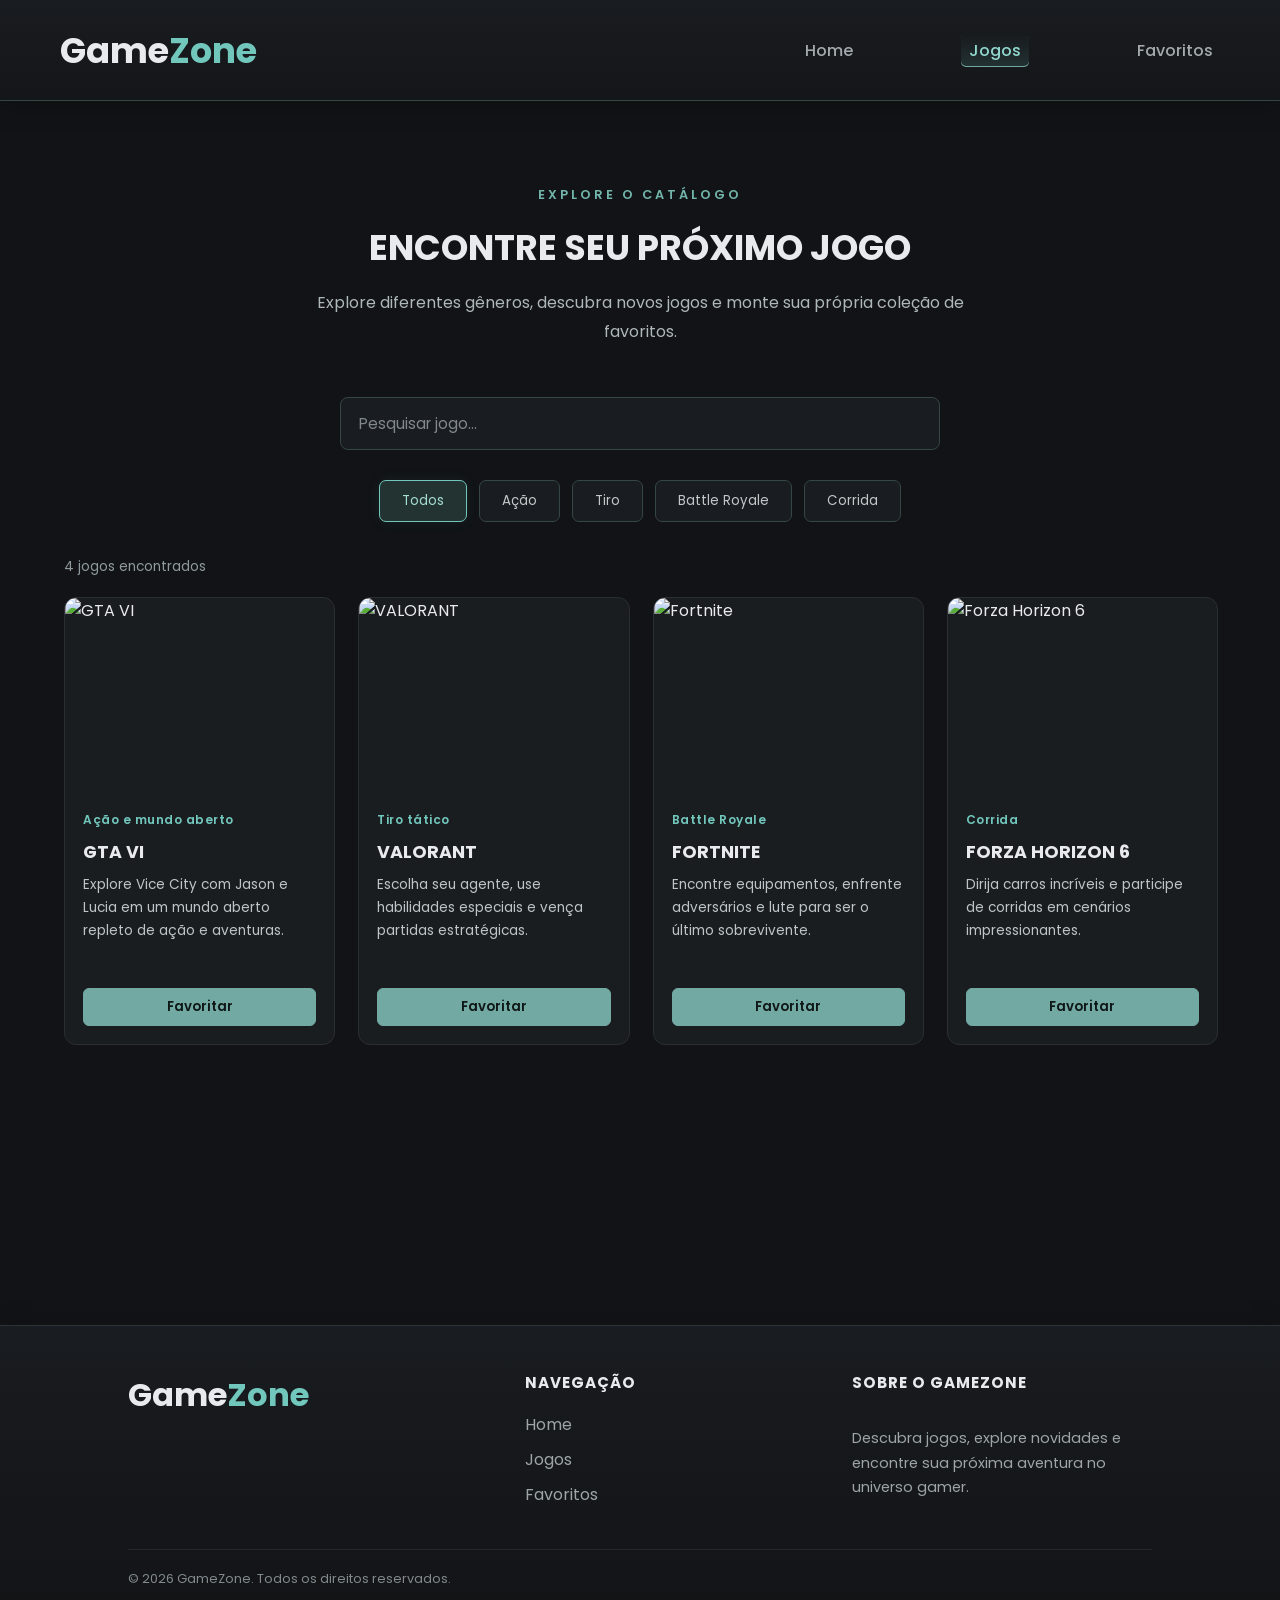
==== pages/jogos.html @ 66c5eb67 "Pagina de Jogos Atualizada" ====
<!DOCTYPE html>
<html lang="pt-BR">
<head>
    <meta charset="UTF-8">
    <meta name="viewport" content="width=device-width, initial-scale=1.0">

    <title>Jogos | GameZone</title>

    <link rel="stylesheet" href="../CSS/style.css">
    <link rel="stylesheet" href="../CSS/jogos.css">

    <link rel="preconnect" href="https://fonts.googleapis.com">
    <link rel="preconnect" href="https://fonts.gstatic.com" crossorigin>
    <link href="https://fonts.googleapis.com/css2?family=Poppins:wght@400;500;600;700&display=swap" rel="stylesheet">
</head>
<body>

    <header>
        <h1 class="texto-logo">Game<span>Zone</span></h1>

        <nav>
            <ul class="lista-links">
                <li><a class="link-paginas" href="../index.html">Home</a></li>
                <li><a class="link-paginas ativado" href="jogos.html">Jogos</a></li>
                <li><a class="link-paginas" href="favoritos.html">Favoritos</a></li>
            </ul>
        </nav>
    </header>

    <main class="pagina-jogos">

        <section class="introducao-jogos">
            <span class="legenda-jogos">EXPLORE O CATÁLOGO</span>

            <h2>ENCONTRE SEU PRÓXIMO JOGO</h2>

            <p>
                Explore diferentes gêneros, descubra novos jogos
                e monte sua própria coleção de favoritos.
            </p>
        </section>

        <section class="catalogo-jogos">

            <div class="barra-pesquisa">
                <input
                    type="search"
                    id="pesquisa-jogo"
                    placeholder="Pesquisar jogo..."
                    aria-label="Pesquisar jogo pelo nome"
                >
            </div>

            <div class="filtros-genero">
                <button class="filtro ativo" type="button" data-genero="todos">Todos</button>
                <button class="filtro" type="button" data-genero="acao">Ação</button>
                <button class="filtro" type="button" data-genero="tiro">Tiro</button>
                <button class="filtro" type="button" data-genero="battle-royale">Battle Royale</button>
                <button class="filtro" type="button" data-genero="corrida">Corrida</button>
            </div>

            <p id="contador-jogos" class="contador-jogos"></p>

            <div class="grade-jogos">

                <article class="card card-catalogo" data-genero="acao">
                    <img
                        src="https://viciados.net/wp-content/uploads/2025/11/GTA-VI-Grand-Theft-Auto-6-Rockstar-Games-Jason-Lucia-Wallpaper-2026-797x448.webp"
                        alt="GTA VI"
                        loading="lazy"
                    >

                    <div class="informacoes-jogo">
                        <span class="genero-jogo">Ação e mundo aberto</span>
                        <h2>GTA VI</h2>

                        <p>
                            Explore Vice City com Jason e Lucia em um mundo
                            aberto repleto de ação e aventuras.
                        </p>

                        <button class="btn-favorito" type="button" data-jogo="gta-vi">
                            Favoritar
                        </button>
                    </div>
                </article>

                <article class="card card-catalogo" data-genero="tiro">
                    <img
                        src="https://m.media-amazon.com/images/M/MV5BZmQwMjQ2ZTUtZmM5MC00MTdkLWIxYzgtODU1NzQ4Zjg4NmMxXkEyXkFqcGc@._V1_.jpg"
                        alt="VALORANT"
                        loading="lazy"
                    >

                    <div class="informacoes-jogo">
                        <span class="genero-jogo">Tiro tático</span>
                        <h2>VALORANT</h2>

                        <p>
                            Escolha seu agente, use habilidades especiais
                            e vença partidas estratégicas.
                        </p>

                        <button class="btn-favorito" type="button" data-jogo="valorant">
                            Favoritar
                        </button>
                    </div>
                </article>

                <article class="card card-catalogo" data-genero="battle-royale">
                    <img
                        src="https://m.media-amazon.com/images/M/MV5BOWJlODRkMDMtYjAxNy00NDEzLTkxNTctZmUyMjc2OTM0N2EwXkEyXkFqcGc@._V1_FMjpg_UX1000_.jpg"
                        alt="Fortnite"
                        loading="lazy"
                    >

                    <div class="informacoes-jogo">
                        <span class="genero-jogo">Battle Royale</span>
                        <h2>FORTNITE</h2>

                        <p>
                            Encontre equipamentos, enfrente adversários
                            e lute para ser o último sobrevivente.
                        </p>

                        <button class="btn-favorito" type="button" data-jogo="fortnite">
                            Favoritar
                        </button>
                    </div>
                </article>

                <article class="card card-catalogo" data-genero="corrida">
                    <img
                        src="https://encrypted-tbn0.gstatic.com/images?q=tbn:ANd9GcR3tabDHJ6jqEUUNy_Fo7VwoREbiiMvBc53QCFkuirrHg&s=10"
                        alt="Forza Horizon 6"
                        loading="lazy"
                    >

                    <div class="informacoes-jogo">
                        <span class="genero-jogo">Corrida</span>
                        <h2>FORZA HORIZON 6</h2>

                        <p>
                            Dirija carros incríveis e participe de corridas
                            em cenários impressionantes.
                        </p>

                        <button class="btn-favorito" type="button" data-jogo="forza-horizon-6">
                            Favoritar
                        </button>
                    </div>
                </article>

            </div>

            <p id="mensagem-sem-jogos" class="mensagem-sem-jogos" hidden>
                Nenhum jogo encontrado. Tente outra pesquisa ou categoria.
            </p>

        </section>
    </main>

    <footer class="footer">
        <div class="footer-conteudo">

            <div class="footer-logo">
                <h2>Game<span>Zone</span></h2>
            </div>

            <div class="footer-links">
                <h3>NAVEGAÇÃO</h3>
                <a href="../index.html">Home</a>
                <a href="jogos.html">Jogos</a>
                <a href="favoritos.html">Favoritos</a>
            </div>

            <div class="footer-sobre">
                <h3>SOBRE O GAMEZONE</h3>
                <p>
                    Descubra jogos, explore novidades e encontre
                    sua próxima aventura no universo gamer.
                </p>
            </div>

        </div>

        <div class="footer-final">
            <p>© 2026 GameZone. Todos os direitos reservados.</p>
        </div>
    </footer>

    <script src="../scripts/script.js"></script>
    <script src="../scripts/jogos.js"></script>
</body>
</html>
---- CSS/style.css ----
body {
    margin: 0;
    padding: 0;
    font-family: 'Poppins', sans-serif;
    background-color: #111316;
    color: #e8eaed;
}

span {
    color: #72c7bd;
}

header {
    position: sticky;
    z-index: 10;
    top: 0;
    display: flex;
    justify-content: center;
    align-items: center;
    gap: 500px;
    background: linear-gradient(to bottom, #191c20, #141619);
    border-bottom: 1px solid #354744;
    box-shadow: 0 4px 25px rgba(0, 0, 0, 0.25);
    backdrop-filter: blur(12px);
}

.texto-logo {
    font-weight: 700;
    font-size: 2.2em;
}

.lista-links {
    display: flex;
    gap: 100px;
    list-style: none;
}

.link-paginas {
    text-decoration: none;
    color: #a3a9ad;
    font-weight: 500;
    transition: all 0.35s ease;
    padding: 5px 8px;
    border-radius: 5px;
}

.link-paginas:hover {
    color: #ffffff;
    background: linear-gradient(to top, #72c7bd20, transparent);
    box-shadow: 0 4px 12px rgba(114, 199, 189, 0.06);
}

.ativado {
    color: #91d8ce;
    background: linear-gradient(to top, #72c7bd25, transparent);
    box-shadow: inset 0 -1px 0 #72a9a2;
}

.ativado:hover {
    color: #b2e6df;
    background: linear-gradient(to top, #72c7bd30, transparent);
}

.banner-explorar {
    position: relative;
    height: 450px;
    width: 90%;
    margin: 50px auto;
    border: 1px solid #394947;
    border-radius: 15px;
    background-image: url(https://cdn.europosters.eu/image/hp/77631.jpg);
    background-size: cover;
    background-position: center;
    overflow: hidden;
    box-shadow: 0 12px 35px rgba(0, 0, 0, 0.25);
    transition: border-color 0.4s ease, box-shadow 0.4s ease;
}

.banner-explorar:hover {
    border-color: #527a74;
    box-shadow: 0 15px 40px rgba(0, 0, 0, 0.35),
                0 0 18px rgba(114, 199, 189, 0.06);
}

.banner-explorar::before {
    content: "";
    position: absolute;
    inset: 0;
    background: linear-gradient(
        to right,
        rgba(12, 15, 17, 0.97),
        rgba(12, 15, 17, 0.72),
        rgba(12, 15, 17, 0.12)
    );
    pointer-events: none;
}

.conteudo-explorar {
    position: relative;
    z-index: 1;
    margin: 50px 50px;
}

.conteudo-explorar h2 {
    font-size: 2em;
}

.conteudo-explorar p {
    max-width: 500px;
    text-align: justify;
    color: #c2c8ca;
    line-height: 1.7;
}

.conteudo-explorar button {
    margin-top: 150px;
}

.btn {
    background-color: #72a9a2;
    border: 1px solid #72a9a2;
    border-radius: 6px;
    height: 40px;
    color: #101817;
    padding: 5px 20px;
    transition: all 0.35s ease;
    font-weight: 700;
    cursor: pointer;
    box-shadow: 0 4px 12px rgba(0, 0, 0, 0.15);
}

.btn:hover {
    color: #a3e3db;
    background-color: #1b2827;
    border-color: #91c9c1;
    border-radius: 8px;
    box-shadow: 0 0 16px rgba(114, 199, 189, 0.13);
    transform: translateY(-2px);
}

.destaques {
    width: 90%;
    margin: 0 auto;
}

.titulo-section {
    text-align: center;
    margin-top: 100px;
    font-size: 2em;
}

.cards {
    display: flex;
    justify-content: space-around;
    margin-top: 50px;
}

.card {
    width: 300px;
    border-radius: 12px;
    height: 400px;
    position: relative;
    overflow: hidden;
    background-color: #1a1d20;
    border: 1px solid #292e32;
    transition: box-shadow 0.35s ease,
                transform 0.35s ease,
                border-color 0.35s ease;
}

.card:hover {
    border-color: #527a74;
    box-shadow: 0 12px 30px rgba(0, 0, 0, 0.3),
                0 0 18px rgba(114, 199, 189, 0.09);
    transform: translateY(-6px);
}

.card::before {
    content: "";
    position: absolute;
    inset: 0;
    background: linear-gradient(
        to bottom,
        rgba(10, 12, 13, 0.5),
        rgba(10, 12, 13, 0.02) 30%,
        rgba(10, 12, 13, 0.4) 55%,
        rgba(10, 12, 13, 0.96)
    );
    z-index: 1;
    pointer-events: none;
}

.card img {
    width: 100%;
    height: 400px;
    object-fit: cover;
    object-position: center;
    border-radius: 12px;
    transition: transform 0.6s ease, filter 0.6s ease;
    display: block;
}

.card:hover img {
    filter: brightness(0.78) saturate(0.85);
    transform: scale(1.07);
}

.card h2 {
    position: absolute;
    top: 15px;
    left: 20px;
    right: 20px;
    margin: 0;
    z-index: 2;
    font-size: 1.4em;
    text-shadow: 0 2px 12px #000000;
    transition: color 0.3s ease, transform 0.3s ease;
}

.card:hover h2 {
    color: #b2e6df;
    transform: translateY(-2px);
}

.card p {
    position: absolute;
    left: 20px;
    right: 20px;
    bottom: 65px;
    margin: 0;
    z-index: 2;
    color: #d1d6d7;
    font-size: 0.9em;
    line-height: 1.6;
    opacity: 0;
    transform: translateY(15px);
    transition: opacity 0.35s ease, transform 0.35s ease;
}

.card:hover p {
    opacity: 1;
    transform: translateY(0);
}

.btn-favorito {
    position: absolute;
    left: 20px;
    right: 20px;
    bottom: 15px;
    z-index: 3;
    width: calc(100% - 40px);
    height: 38px;
    border: 1px solid #72a9a2;
    border-radius: 6px;
    background-color: #72a9a2;
    color: #101817;
    font-family: 'Poppins', sans-serif;
    font-weight: 600;
    cursor: pointer;
    opacity: 0;
    transform: translateY(10px);
    transition: all 0.35s ease;
}

.card:hover .btn-favorito {
    opacity: 1;
    transform: translateY(0);
}

.btn-favorito:hover {
    background-color: #1b2827;
    border-color: #91c9c1;
    color: #b2e6df;
    box-shadow: 0 0 14px rgba(114, 199, 189, 0.16);
}

.jogo-Mais-Aguardado {
    width: 60%;
    margin: 150px auto;
}

.painel-jogo {
    position: relative;
    display: flex;
    align-items: center;
    min-height: 350px;
    margin: 70px 0 0 60px;
    padding: 35px 35px 35px 260px;
    border: 1px solid #303a3c;
    border-radius: 15px;
    background: linear-gradient(135deg, #171a1d, #29bbb444    );
    box-shadow: 0 10px 30px rgba(0, 0, 0, 0.18);
    transition: border-color 0.35s ease, box-shadow 0.35s ease;
}


.painel-img {
    position: absolute;
    left: -60px;
    top: 50%;
    transform: translateY(-50%);
    width: 300px;
    height: 380px;
    z-index: 2;
    border-radius: 12px;
    overflow: hidden;
    box-shadow: 0 8px 25px rgba(0, 0, 0, 0.35);
    transition: box-shadow 0.35s ease;
}

.painel-img img {
    width: 100%;
    height: 100%;
    object-fit: cover;
    object-position: center;
    border-radius: 12px;
    transform: scale(1.05);
}

.legenda-section {
    display: block;
    color: #72b5ab;
    font-size: 0.75em;
    font-weight: 600;
    letter-spacing: 2px;
    margin-bottom: 10px;
}

.panel-conteudo h2 {
    margin: 0 0 10px;
    font-size: 1.8em;
}

.panel-conteudo .data-lancamento {
    color: #8bc5bd;
    font-weight: 600;
    margin-bottom: 20px;
}

.panel-conteudo p {
    max-width: 550px;
    color: #bdc5c8;
    line-height: 1.8;
    text-align: justify;
}

.btn-favorito-painel {
    margin-top: 15px;
    border: 1px solid #72a9a2;
    transition: all 0.3s ease;
}

.btn-favorito-painel:hover {
    box-shadow: 0 0 14px rgba(114, 199, 189, 0.13);
    transform: translateY(-2px);
}

.btn-favorito-painel.favoritado,
.btn-favorito.favoritado {
    background-color: #1b2827;
    border-color: #72a9a2;
    color: #a6ddd5;
    box-shadow: inset 0 0 10px rgba(114, 199, 189, 0.05);
}

.ver-mais {
    width: 90%;
    margin: -120px auto;
    display: flex;
    flex-direction: column;
    justify-content: center;
    align-items: center;
}

.footer {
    margin-top: 200px;
    padding: 45px 10% 20px;
    background: linear-gradient(to bottom, #191c20, #121416);
    border-top: 1px solid #2c3436;
    box-shadow: 0 -5px 20px rgba(0, 0, 0, 0.12);
}

.footer-conteudo {
    display: flex;
    justify-content: space-between;
    gap: 50px;
    padding-bottom: 35px;
}

.footer-logo h2 {
    margin: 0 0 10px;
    font-size: 2em;
    font-weight: 700;
}

.footer-logo span,
.footer-final span {
    color: #72c7bd;
}

.footer-logo p,
.footer-sobre p {
    max-width: 300px;
    color: #9da5a9;
    font-size: 0.9em;
    line-height: 1.7;
}

.footer-links,
.footer-sobre {
    display: flex;
    flex-direction: column;
    gap: 10px;
}

.footer-links h3,
.footer-sobre h3 {
    margin: 0 0 8px;
    font-size: 0.95em;
    letter-spacing: 1px;
}

.footer-links a {
    width: fit-content;
    color: #9da5a9;
    text-decoration: none;
    transition: color 0.3s ease, transform 0.3s ease;
}

.footer-links a:hover {
    color: #8bd5cb;
    transform: translateX(4px);
}

.footer-final {
    display: flex;
    justify-content: space-between;
    align-items: center;
    gap: 15px;
    padding-top: 20px;
    border-top: 1px solid rgba(255, 255, 255, 0.08);
    color: #81898d;
    font-size: 0.8em;
}

.footer-final p {
    margin: 0;
}
---- CSS/jogos.css ----
.pagina-jogos {
    min-height: 60vh;
    padding-bottom: 80px;
}

.introducao-jogos {
    width: 90%;
    margin: 80px auto 50px;
    text-align: center;
}

.legenda-jogos {
    color: #72b5ab;
    font-size: 0.8em;
    font-weight: 600;
    letter-spacing: 3px;
}

.introducao-jogos h2 {
    margin: 15px 0;
    font-size: 2.2em;
}

.introducao-jogos p {
    max-width: 650px;
    margin: 0 auto;
    color: #aeb7ba;
    line-height: 1.8;
}

.catalogo-jogos {
    width: 90%;
    margin: 0 auto;
}

.barra-pesquisa {
    max-width: 600px;
    margin: 0 auto 30px;
}

.barra-pesquisa input {
    width: 100%;
    box-sizing: border-box;
    padding: 14px 18px;
    border: 1px solid #354744;
    border-radius: 8px;
    outline: none;
    background-color: #191c20;
    color: #e8eaed;
    font-family: 'Poppins', sans-serif;
    font-size: 0.95em;
    transition: border-color 0.3s ease, box-shadow 0.3s ease;
}

.barra-pesquisa input:focus {
    border-color: #72c7bd;
    box-shadow: 0 0 12px rgba(114, 199, 189, 0.1);
}

.barra-pesquisa input::placeholder {
    color: #81898d;
}

.filtros-genero {
    display: flex;
    justify-content: center;
    flex-wrap: wrap;
    gap: 12px;
    margin-bottom: 35px;
}

.filtro {
    padding: 10px 22px;
    border: 1px solid #354744;
    border-radius: 7px;
    background-color: #191c20;
    color: #c2c8ca;
    font-family: 'Poppins', sans-serif;
    cursor: pointer;
    transition: all 0.3s ease;
}

.filtro:hover,
.filtro.ativo {
    border-color: #72c7bd;
    background-color: #223331;
    color: #a6ddd5;
    box-shadow: 0 0 14px rgba(114, 199, 189, 0.08);
}

.contador-jogos {
    margin: 0 0 20px;
    color: #8f9b9e;
    font-size: 0.85em;
}

.grade-jogos {
    display: grid;
    grid-template-columns: repeat(4, minmax(0, 1fr));
    gap: 25px;
}

.card-catalogo {
    width: 100%;
    height: auto;
    min-width: 0;
    align-self: start;
    background-color: #1a1d20;
}

.card-catalogo::before {
    display: none;
}

.card-catalogo img {
    width: 100%;
    height: 190px;
    object-fit: cover;
    border-radius: 0;
}

.card-catalogo:hover img {
    filter: brightness(0.9);
    transform: scale(1.04);
}

.card-catalogo .informacoes-jogo {
    position: relative;
    z-index: 2;
    padding: 18px;
}

.genero-jogo {
    color: #72c7bd;
    font-size: 0.75em;
    font-weight: 600;
    letter-spacing: 0.5px;
}

.card-catalogo .informacoes-jogo h2 {
    position: static;
    margin: 8px 0;
    font-size: 1.1em;
    text-shadow: none;
}

.card-catalogo:hover .informacoes-jogo h2 {
    color: #b2e6df;
    transform: none;
}

.card-catalogo .informacoes-jogo p {
    position: static;
    min-height: 100px;
    margin: 0;
    color: #bdc5c8;
    font-size: 0.85em;
    line-height: 1.7;
    opacity: 1;
    transform: none;
}

.card-catalogo .btn-favorito {
    position: static;
    display: block;
    width: 100%;
    margin-top: 15px;
    opacity: 1;
    transform: none;
}

.card-catalogo .btn-favorito.favoritado {
    background-color: #1b2827;
    border-color: #72a9a2;
    color: #a6ddd5;
}

.card-catalogo[hidden] {
    display: none;
}

.mensagem-sem-jogos {
    padding: 35px 15px;
    color: #aeb7ba;
    text-align: center;
}

.mensagem-sem-jogos[hidden] {
    display: none;
}
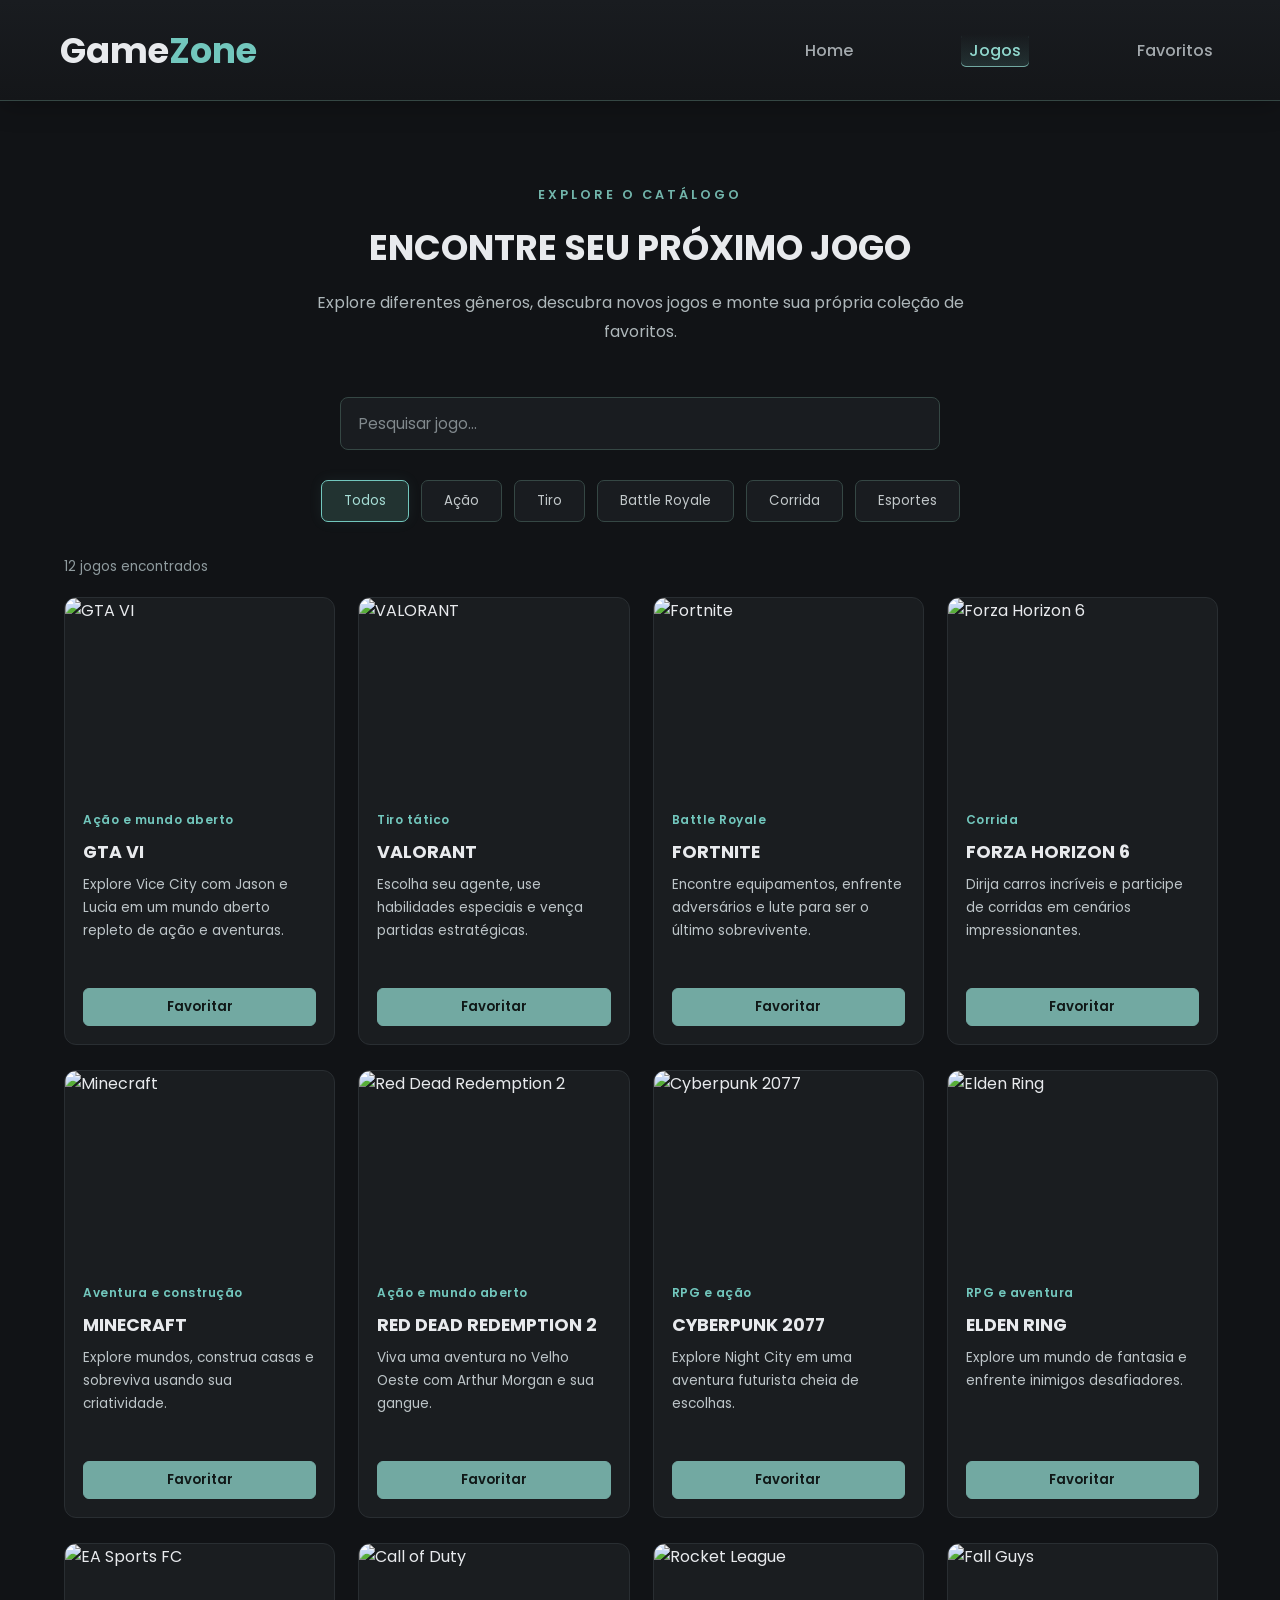
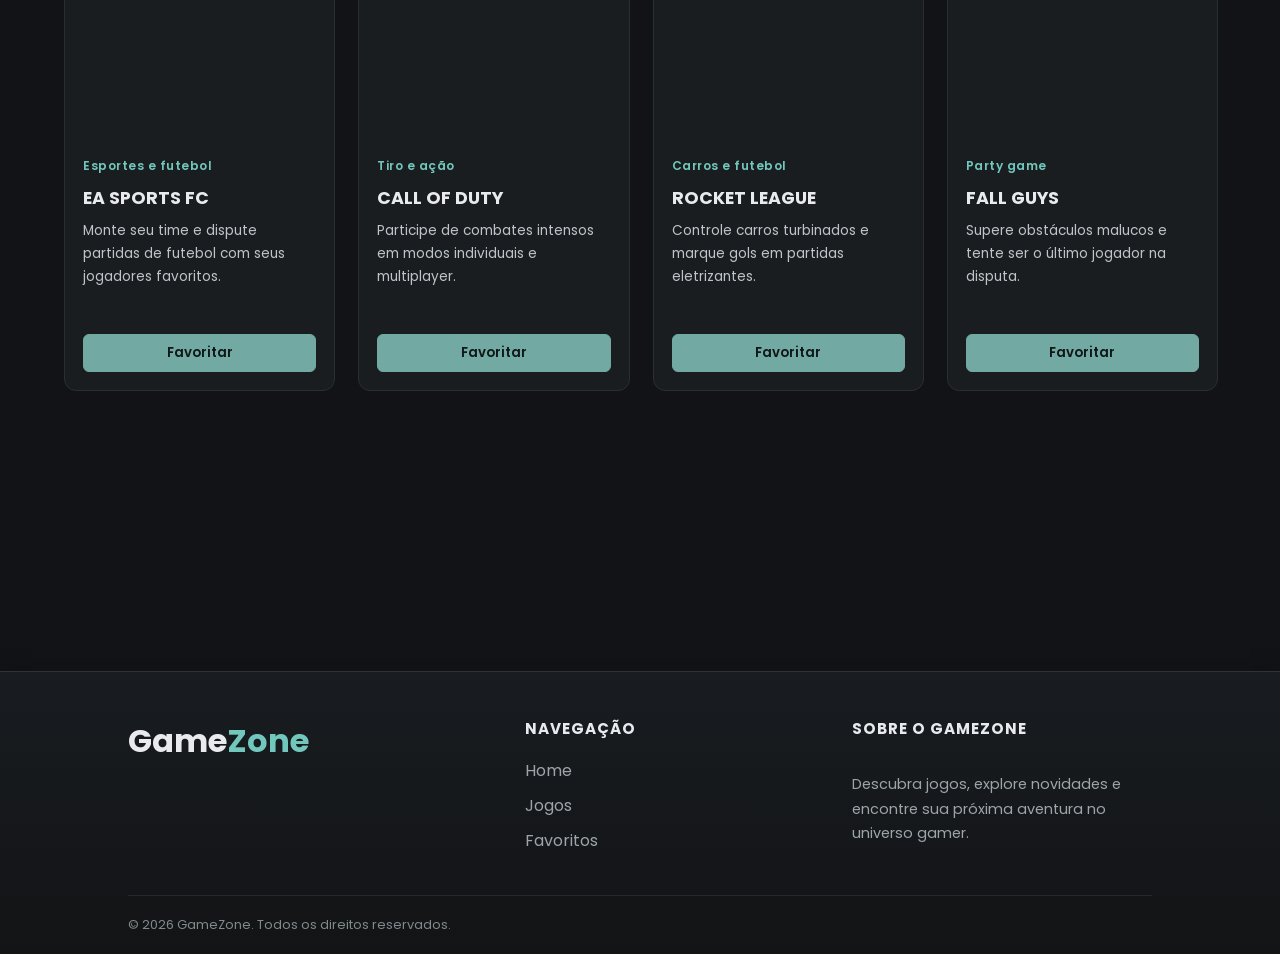
==== commit b6a11026: "Projeto finalizado" ====
--- a/pages/jogos.html
+++ b/pages/jogos.html
@@ -14,7 +14,6 @@
     <link href="https://fonts.googleapis.com/css2?family=Poppins:wght@400;500;600;700&display=swap" rel="stylesheet">
 </head>
 <body>
-
     <header>
         <h1 class="texto-logo">Game<span>Zone</span></h1>
 
@@ -28,7 +27,6 @@
     </header>
 
     <main class="pagina-jogos">
-
         <section class="introducao-jogos">
             <span class="legenda-jogos">EXPLORE O CATÁLOGO</span>
 
@@ -41,14 +39,8 @@
         </section>
 
         <section class="catalogo-jogos">
-
             <div class="barra-pesquisa">
-                <input
-                    type="search"
-                    id="pesquisa-jogo"
-                    placeholder="Pesquisar jogo..."
-                    aria-label="Pesquisar jogo pelo nome"
-                >
+                <input type="search" id="pesquisa-jogo" placeholder="Pesquisar jogo..." aria-label="Pesquisar jogo pelo nome">
             </div>
 
             <div class="filtros-genero">
@@ -57,15 +49,15 @@
                 <button class="filtro" type="button" data-genero="tiro">Tiro</button>
                 <button class="filtro" type="button" data-genero="battle-royale">Battle Royale</button>
                 <button class="filtro" type="button" data-genero="corrida">Corrida</button>
+                <button class="filtro" type="button" data-genero="esportes">Esportes</button>
             </div>
 
             <p id="contador-jogos" class="contador-jogos"></p>
 
             <div class="grade-jogos">
-
                 <article class="card card-catalogo" data-genero="acao">
                     <img
-                        src="https://viciados.net/wp-content/uploads/2025/11/GTA-VI-Grand-Theft-Auto-6-Rockstar-Games-Jason-Lucia-Wallpaper-2026-797x448.webp"
+                        src="https://s3-gamezone-bucket-378040395811-us-east-2-an.s3.us-east-2.amazonaws.com/images/gta6.jpg"
                         alt="GTA VI"
                         loading="lazy"
                     >
@@ -87,7 +79,7 @@
 
                 <article class="card card-catalogo" data-genero="tiro">
                     <img
-                        src="https://m.media-amazon.com/images/M/MV5BZmQwMjQ2ZTUtZmM5MC00MTdkLWIxYzgtODU1NzQ4Zjg4NmMxXkEyXkFqcGc@._V1_.jpg"
+                        src="https://s3-gamezone-bucket-378040395811-us-east-2-an.s3.us-east-2.amazonaws.com/images/valorant.jpg"
                         alt="VALORANT"
                         loading="lazy"
                     >
@@ -109,7 +101,7 @@
 
                 <article class="card card-catalogo" data-genero="battle-royale">
                     <img
-                        src="https://m.media-amazon.com/images/M/MV5BOWJlODRkMDMtYjAxNy00NDEzLTkxNTctZmUyMjc2OTM0N2EwXkEyXkFqcGc@._V1_FMjpg_UX1000_.jpg"
+                        src="https://s3-gamezone-bucket-378040395811-us-east-2-an.s3.us-east-2.amazonaws.com/images/fortinite.jpg"
                         alt="Fortnite"
                         loading="lazy"
                     >
@@ -131,7 +123,7 @@
 
                 <article class="card card-catalogo" data-genero="corrida">
                     <img
-                        src="https://encrypted-tbn0.gstatic.com/images?q=tbn:ANd9GcR3tabDHJ6jqEUUNy_Fo7VwoREbiiMvBc53QCFkuirrHg&s=10"
+                        src="https://s3-gamezone-bucket-378040395811-us-east-2-an.s3.us-east-2.amazonaws.com/images/forzaHorizon6.jpg"
                         alt="Forza Horizon 6"
                         loading="lazy"
                     >
@@ -146,6 +138,120 @@
                         </p>
 
                         <button class="btn-favorito" type="button" data-jogo="forza-horizon-6">
+                            Favoritar
+                        </button>
+                    </div>
+                </article>
+
+                <article class="card card-catalogo" data-genero="acao">
+                    <img src="https://s3-gamezone-bucket-378040395811-us-east-2-an.s3.us-east-2.amazonaws.com/images/minecraft.jfif"
+                        alt="Minecraft" loading="lazy">
+
+                    <div class="informacoes-jogo">
+                        <span class="genero-jogo">Aventura e construção</span>
+                        <h2>MINECRAFT</h2>
+                        <p>Explore mundos, construa casas e sobreviva usando sua criatividade.</p>
+                        <button class="btn-favorito" type="button" data-jogo="minecraft">
+                            Favoritar
+                        </button>
+                    </div>
+                </article>
+
+                <article class="card card-catalogo" data-genero="acao">
+                    <img src="https://s3-gamezone-bucket-378040395811-us-east-2-an.s3.us-east-2.amazonaws.com/images/redDeadRedemption7.jfif"
+                        alt="Red Dead Redemption 2" loading="lazy">
+
+                    <div class="informacoes-jogo">
+                        <span class="genero-jogo">Ação e mundo aberto</span>
+                        <h2>RED DEAD REDEMPTION 2</h2>
+                        <p>Viva uma aventura no Velho Oeste com Arthur Morgan e sua gangue.</p>
+                        <button class="btn-favorito" type="button" data-jogo="red-dead-2">
+                            Favoritar
+                        </button>
+                    </div>
+                </article>
+
+                <article class="card card-catalogo" data-genero="acao">
+                    <img src="https://s3-gamezone-bucket-378040395811-us-east-2-an.s3.us-east-2.amazonaws.com/images/cyberpunk2077.jfif"
+                        alt="Cyberpunk 2077" loading="lazy">
+
+                    <div class="informacoes-jogo">
+                        <span class="genero-jogo">RPG e ação</span>
+                        <h2>CYBERPUNK 2077</h2>
+                        <p>Explore Night City em uma aventura futurista cheia de escolhas.</p>
+                        <button class="btn-favorito" type="button" data-jogo="cyberpunk-2077">
+                            Favoritar
+                        </button>
+                    </div>
+                </article>
+
+                <article class="card card-catalogo" data-genero="acao">
+                    <img src="https://s3-gamezone-bucket-378040395811-us-east-2-an.s3.us-east-2.amazonaws.com/images/ELDENRING.jfif"
+                        alt="Elden Ring" loading="lazy">
+
+                    <div class="informacoes-jogo">
+                        <span class="genero-jogo">RPG e aventura</span>
+                        <h2>ELDEN RING</h2>
+                        <p>Explore um mundo de fantasia e enfrente inimigos desafiadores.</p>
+                        <button class="btn-favorito" type="button" data-jogo="elden-ring">
+                            Favoritar
+                        </button>
+                    </div>
+                </article>
+
+                <article class="card card-catalogo" data-genero="esportes">
+                    <img src="https://s3-gamezone-bucket-378040395811-us-east-2-an.s3.us-east-2.amazonaws.com/images/EA+SPORTSFC.jfif"
+                        alt="EA Sports FC" loading="lazy">
+
+                    <div class="informacoes-jogo">
+                        <span class="genero-jogo">Esportes e futebol</span>
+                        <h2>EA SPORTS FC</h2>
+                        <p>Monte seu time e dispute partidas de futebol com seus jogadores favoritos.</p>
+                        <button class="btn-favorito" type="button" data-jogo="ea-sports-fc">
+                            Favoritar
+                        </button>
+                    </div>
+                </article>
+
+                <article class="card card-catalogo" data-genero="tiro">
+                    <img src="https://s3-gamezone-bucket-378040395811-us-east-2-an.s3.us-east-2.amazonaws.com/images/callofdutyblackops7.jfif"
+                        alt="Call of Duty" loading="lazy">
+
+                    <div class="informacoes-jogo">
+                        <span class="genero-jogo">Tiro e ação</span>
+                        <h2>CALL OF DUTY</h2>
+                        <p>Participe de combates intensos em modos individuais e multiplayer.</p>
+                        <button class="btn-favorito" type="button" data-jogo="call-of-duty">
+                            Favoritar
+                        </button>
+                    </div>
+                </article>
+
+
+                <article class="card card-catalogo" data-genero="corrida">
+                    <img src="https://s3-gamezone-bucket-378040395811-us-east-2-an.s3.us-east-2.amazonaws.com/images/ROCKETLEAGUE.jfif"
+                        alt="Rocket League" loading="lazy">
+
+                    <div class="informacoes-jogo">
+                        <span class="genero-jogo">Carros e futebol</span>
+                        <h2>ROCKET LEAGUE</h2>
+                        <p>Controle carros turbinados e marque gols em partidas eletrizantes.</p>
+                        <button class="btn-favorito" type="button" data-jogo="rocket-league">
+                            Favoritar
+                        </button>
+                    </div>
+                </article>
+
+
+                <article class="card card-catalogo" data-genero="battle-royale">
+                    <img src="https://s3-gamezone-bucket-378040395811-us-east-2-an.s3.us-east-2.amazonaws.com/images/fallguys.jfif"
+                        alt="Fall Guys" loading="lazy">
+
+                    <div class="informacoes-jogo">
+                        <span class="genero-jogo">Party game</span>
+                        <h2>FALL GUYS</h2>
+                        <p>Supere obstáculos malucos e tente ser o último jogador na disputa.</p>
+                        <button class="btn-favorito" type="button" data-jogo="fall-guys">
                             Favoritar
                         </button>
                     </div>
